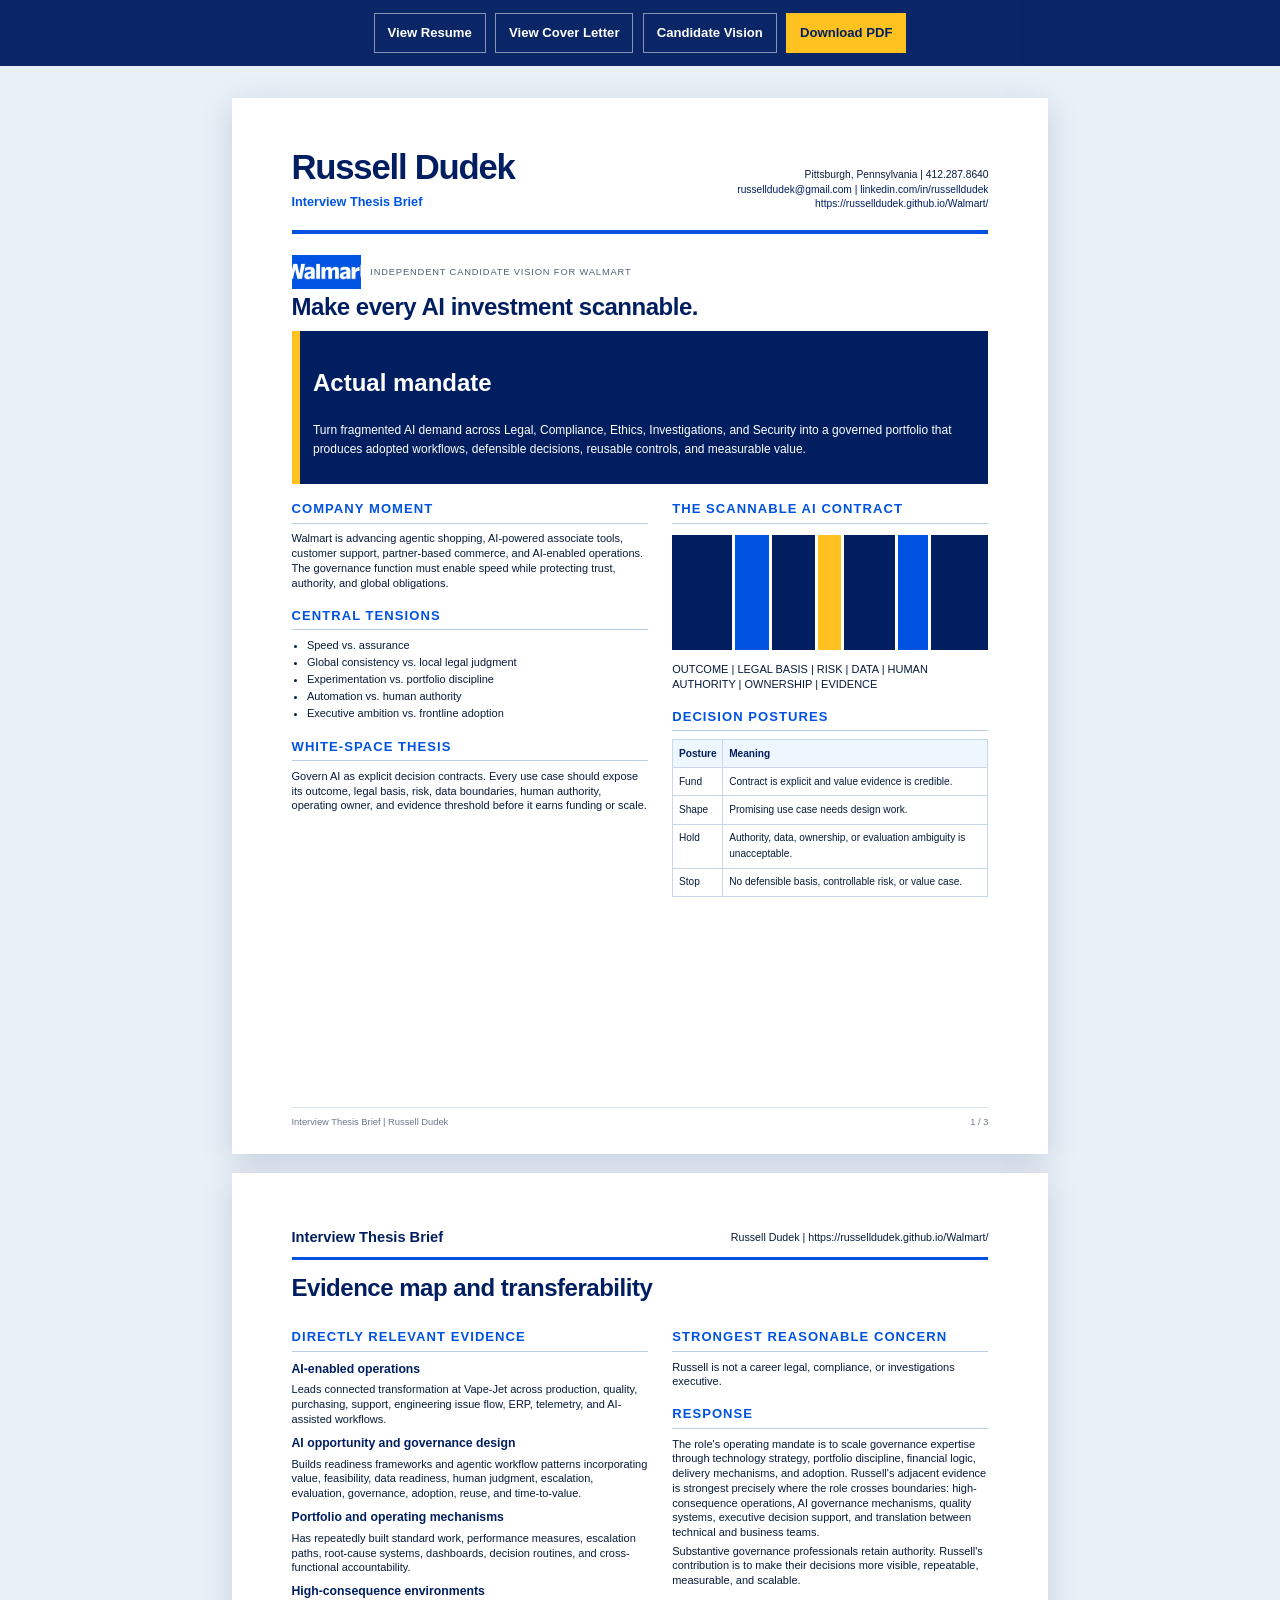
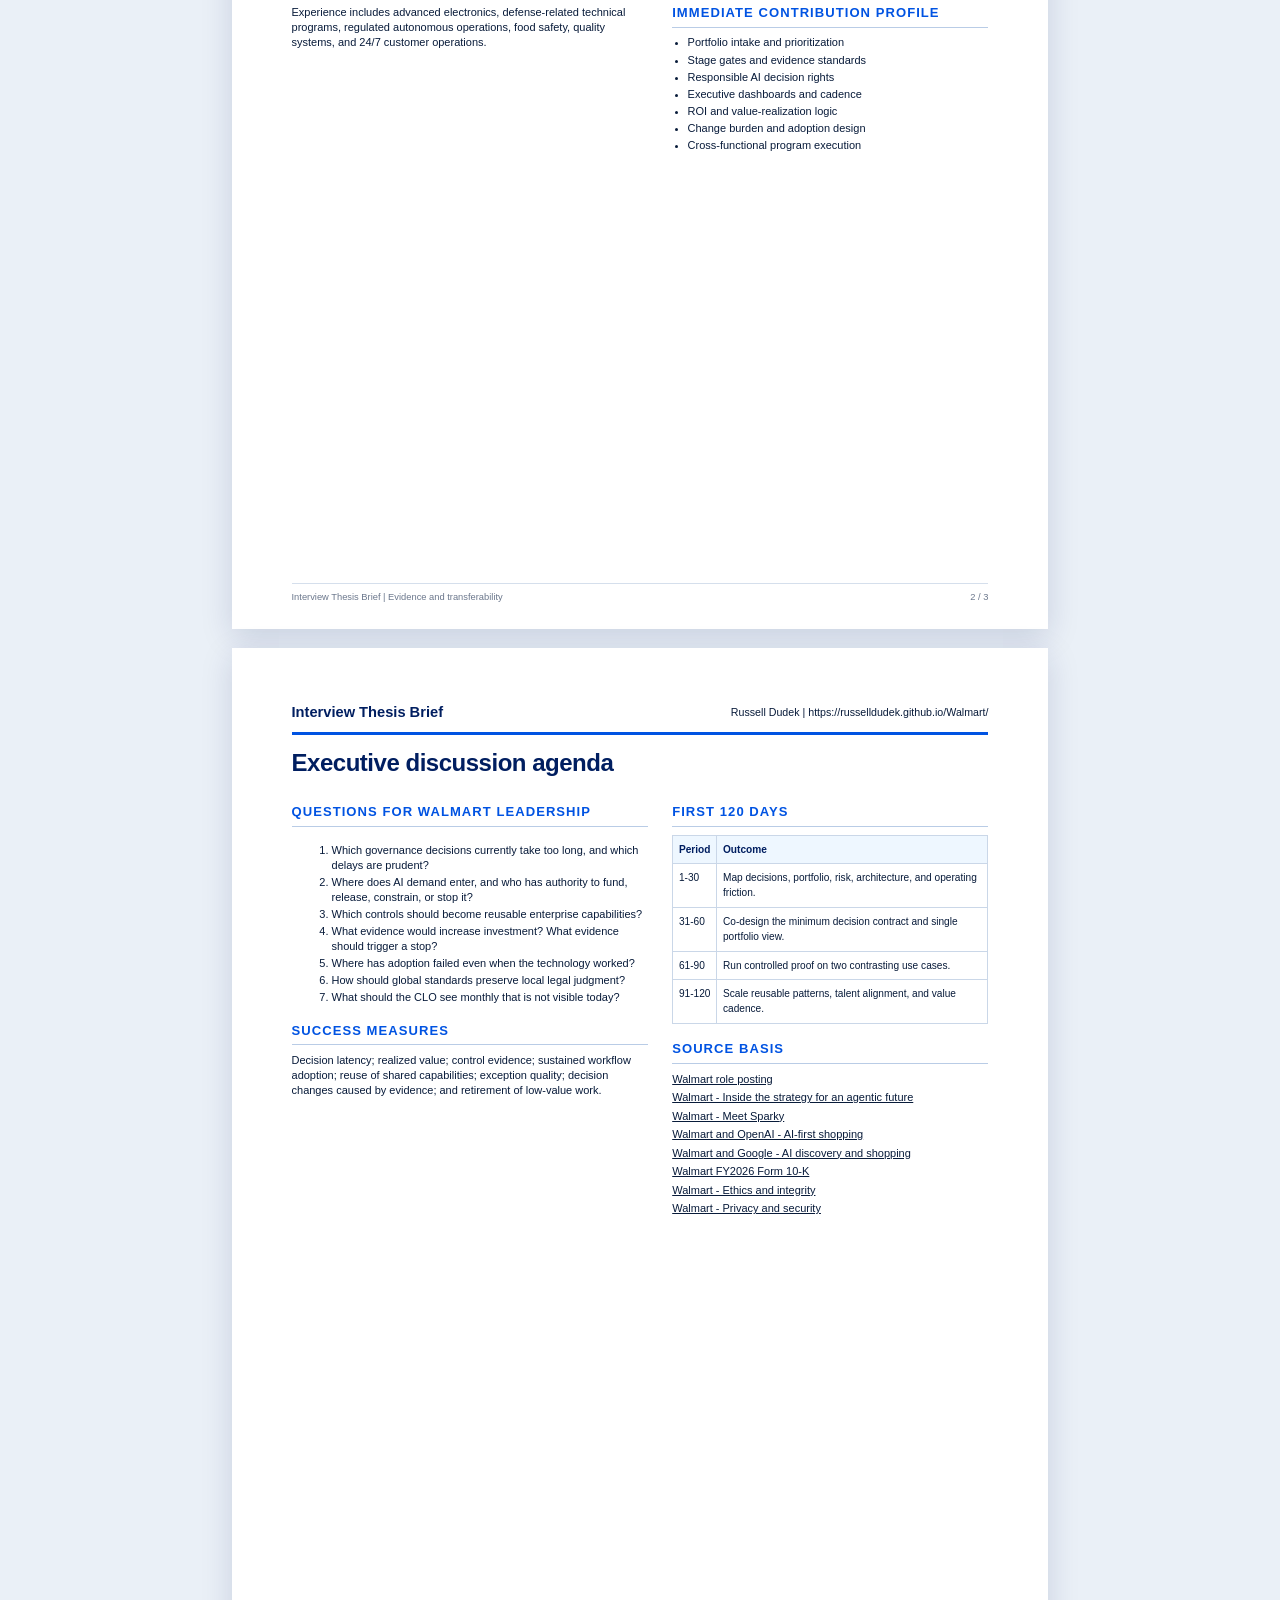
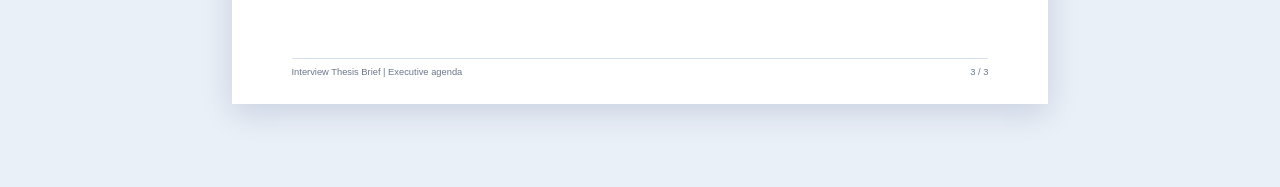
==== interview-brief.html @ 53515f3a "Publish complete Walmart candidate campaign [skip ci]" ====
<!doctype html><html lang="en"><head><meta charset="utf-8"><meta name="viewport" content="width=device-width,initial-scale=1"><title>Russell Dudek - Walmart Interview Thesis Brief</title><link rel="stylesheet" href="styles.css"></head><body class="document-body"><div class="document-actions no-print"><a href="resume.html">View Resume</a><a href="cover-letter.html">View Cover Letter</a><a href="index.html">Candidate Vision</a><a class="primary" href="docs/interview-brief.pdf" download>Download PDF</a></div><main class="document-stack"><section class="sheet"><div class="doc-header"><div><div class="doc-name">Russell Dudek</div><div class="doc-identity">Interview Thesis Brief</div></div><div class="doc-contact">Pittsburgh, Pennsylvania | 412.287.8640<br><a href="mailto:russelldudek@gmail.com">russelldudek@gmail.com</a> | <a href="https://www.linkedin.com/in/russelldudek">linkedin.com/in/russelldudek</a><br><a href="https://russelldudek.github.io/Walmart/">https://russelldudek.github.io/Walmart/</a></div></div><div class="doc-company"><img src="assets/brand/walmart-wordmark-cropped.jpg" alt="Walmart"><span>Independent candidate vision for Walmart</span></div><h1 class="doc-title">Make every AI investment scannable.</h1><div class="brief-callout"><h2>Actual mandate</h2><p>Turn fragmented AI demand across Legal, Compliance, Ethics, Investigations, and Security into a governed portfolio that produces adopted workflows, defensible decisions, reusable controls, and measurable value.</p></div><div class="doc-grid-2"><div><div class="doc-section"><h2>Company moment</h2><p>Walmart is advancing agentic shopping, AI-powered associate tools, customer support, partner-based commerce, and AI-enabled operations. The governance function must enable speed while protecting trust, authority, and global obligations.</p></div><div class="doc-section"><h2>Central tensions</h2><ul><li>Speed vs. assurance</li><li>Global consistency vs. local legal judgment</li><li>Experimentation vs. portfolio discipline</li><li>Automation vs. human authority</li><li>Executive ambition vs. frontline adoption</li></ul></div><div class="doc-section"><h2>White-space thesis</h2><p>Govern AI as explicit decision contracts. Every use case should expose its outcome, legal basis, risk, data boundaries, human authority, operating owner, and evidence threshold before it earns funding or scale.</p></div></div><aside><div class="doc-section"><h2>The Scannable AI Contract</h2><div class="mini-barcode"><span></span><span></span><span></span><span></span><span></span><span></span><span></span></div><p>OUTCOME | LEGAL BASIS | RISK | DATA | HUMAN AUTHORITY | OWNERSHIP | EVIDENCE</p></div><div class="doc-section"><h2>Decision postures</h2><table class="table"><tr><th>Posture</th><th>Meaning</th></tr><tr><td>Fund</td><td>Contract is explicit and value evidence is credible.</td></tr><tr><td>Shape</td><td>Promising use case needs design work.</td></tr><tr><td>Hold</td><td>Authority, data, ownership, or evaluation ambiguity is unacceptable.</td></tr><tr><td>Stop</td><td>No defensible basis, controllable risk, or value case.</td></tr></table></div></aside></div><div class="doc-footer"><span>Interview Thesis Brief | Russell Dudek</span><span>1 / 3</span></div></section>
<section class="sheet"><div class="page-two-header"><strong>Interview Thesis Brief</strong><span>Russell Dudek | https://russelldudek.github.io/Walmart/</span></div><h1 class="doc-title">Evidence map and transferability</h1><div class="doc-grid-2"><div><div class="doc-section"><h2>Directly relevant evidence</h2><h3>AI-enabled operations</h3><p>Leads connected transformation at Vape-Jet across production, quality, purchasing, support, engineering issue flow, ERP, telemetry, and AI-assisted workflows.</p><h3>AI opportunity and governance design</h3><p>Builds readiness frameworks and agentic workflow patterns incorporating value, feasibility, data readiness, human judgment, escalation, evaluation, governance, adoption, reuse, and time-to-value.</p><h3>Portfolio and operating mechanisms</h3><p>Has repeatedly built standard work, performance measures, escalation paths, root-cause systems, dashboards, decision routines, and cross-functional accountability.</p><h3>High-consequence environments</h3><p>Experience includes advanced electronics, defense-related technical programs, regulated autonomous operations, food safety, quality systems, and 24/7 customer operations.</p></div></div><aside><div class="doc-section"><h2>Strongest reasonable concern</h2><p>Russell is not a career legal, compliance, or investigations executive.</p></div><div class="doc-section"><h2>Response</h2><p>The role's operating mandate is to scale governance expertise through technology strategy, portfolio discipline, financial logic, delivery mechanisms, and adoption. Russell's adjacent evidence is strongest precisely where the role crosses boundaries: high-consequence operations, AI governance mechanisms, quality systems, executive decision support, and translation between technical and business teams.</p><p>Substantive governance professionals retain authority. Russell's contribution is to make their decisions more visible, repeatable, measurable, and scalable.</p></div><div class="doc-section"><h2>Immediate contribution profile</h2><ul><li>Portfolio intake and prioritization</li><li>Stage gates and evidence standards</li><li>Responsible AI decision rights</li><li>Executive dashboards and cadence</li><li>ROI and value-realization logic</li><li>Change burden and adoption design</li><li>Cross-functional program execution</li></ul></div></aside></div><div class="doc-footer"><span>Interview Thesis Brief | Evidence and transferability</span><span>2 / 3</span></div></section>
<section class="sheet"><div class="page-two-header"><strong>Interview Thesis Brief</strong><span>Russell Dudek | https://russelldudek.github.io/Walmart/</span></div><h1 class="doc-title">Executive discussion agenda</h1><div class="doc-grid-2"><div><div class="doc-section"><h2>Questions for Walmart leadership</h2><ol><li>Which governance decisions currently take too long, and which delays are prudent?</li><li>Where does AI demand enter, and who has authority to fund, release, constrain, or stop it?</li><li>Which controls should become reusable enterprise capabilities?</li><li>What evidence would increase investment? What evidence should trigger a stop?</li><li>Where has adoption failed even when the technology worked?</li><li>How should global standards preserve local legal judgment?</li><li>What should the CLO see monthly that is not visible today?</li></ol></div><div class="doc-section"><h2>Success measures</h2><p>Decision latency; realized value; control evidence; sustained workflow adoption; reuse of shared capabilities; exception quality; decision changes caused by evidence; and retirement of low-value work.</p></div></div><aside><div class="doc-section"><h2>First 120 days</h2><table class="table"><tr><th>Period</th><th>Outcome</th></tr><tr><td>1-30</td><td>Map decisions, portfolio, risk, architecture, and operating friction.</td></tr><tr><td>31-60</td><td>Co-design the minimum decision contract and single portfolio view.</td></tr><tr><td>61-90</td><td>Run controlled proof on two contrasting use cases.</td></tr><tr><td>91-120</td><td>Scale reusable patterns, talent alignment, and value cadence.</td></tr></table></div><div class="doc-section"><h2>Source basis</h2><div class="source-list"><p><a href="https://careers.walmart.com/us/en/jobs/R-2546754">Walmart role posting</a></p><p><a href="https://corporate.walmart.com/news/2025/05/29/inside-walmarts-strategy-for-building-an-agentic-future">Walmart - Inside the strategy for an agentic future</a></p><p><a href="https://corporate.walmart.com/news/2025/06/06/walmart-the-future-of-shopping-is-agentic-meet-sparky">Walmart - Meet Sparky</a></p><p><a href="https://corporate.walmart.com/news/2025/10/14/walmart-partners-with-openai-to-create-ai-first-shopping-experiences">Walmart and OpenAI - AI-first shopping</a></p><p><a href="https://corporate.walmart.com/news/2026/01/11/walmart-and-google-turn-ai-discovery-into-effortless-shopping-experiences">Walmart and Google - AI discovery and shopping</a></p><p><a href="https://stock.walmart.com/sec-filings/all-sec-filings/content/0000104169-26-000055/wmt-20260131.htm">Walmart FY2026 Form 10-K</a></p><p><a href="https://corporate.walmart.com/purpose/ethics-integrity">Walmart - Ethics and integrity</a></p><p><a href="https://corporate.walmart.com/privacy-security/">Walmart - Privacy and security</a></p></div></div></aside></div><div class="doc-footer"><span>Interview Thesis Brief | Executive agenda</span><span>3 / 3</span></div></section></main></body></html>
---- styles.css ----
@import url('./brand-tokens.css');

* { box-sizing: border-box; }
html { scroll-behavior: smooth; }
body {
  margin: 0;
  color: var(--campaign-ink);
  background: var(--walmart-white);
  font-family: "Noto Sans", "Roboto", sans-serif;
  line-height: 1.55;
  -webkit-font-smoothing: antialiased;
}
a { color: inherit; }
img { display: block; max-width: 100%; }
button, input { font: inherit; }
button { cursor: pointer; }
:focus-visible { outline: 3px solid var(--walmart-spark-yellow); outline-offset: 3px; }
.skip-link { position: fixed; left: 1rem; top: -5rem; z-index: 9999; background: #fff; padding: .7rem 1rem; border: 2px solid var(--walmart-true-blue); }
.skip-link:focus { top: 1rem; }

.site-header {
  position: sticky; top: 0; z-index: 50;
  display: flex; align-items: center; justify-content: space-between;
  padding: .85rem clamp(1rem, 4vw, 4rem);
  background: rgba(255,255,255,.94);
  border-bottom: 1px solid var(--campaign-line);
  backdrop-filter: blur(16px);
}
.brand-lockup { display: flex; align-items: center; gap: .8rem; text-decoration: none; min-width: 0; }
.brand-lockup img { width: 104px; height: 52px; object-fit: contain; object-position: center; border-radius: 2px; }
.brand-lockup span { font-size: .78rem; line-height: 1.2; color: var(--walmart-bentonville-blue); max-width: 190px; }
.nav-toggle { display: none; border: 0; background: transparent; color: var(--walmart-bentonville-blue); font-weight: 700; }
.site-nav { display: flex; gap: 1.1rem; align-items: center; }
.site-nav a { text-decoration: none; font-size: .88rem; font-weight: 700; color: var(--walmart-bentonville-blue); }
.site-nav a:hover { color: var(--walmart-true-blue); }

.hero {
  position: relative; min-height: 820px; overflow: hidden;
  background: linear-gradient(140deg, var(--walmart-true-blue) 0 62%, var(--walmart-bentonville-blue) 62% 100%);
  color: #fff;
}
.hero::after {
  content: ""; position: absolute; inset: auto -8% -160px 38%; height: 360px;
  background: var(--walmart-spark-yellow); transform: rotate(-9deg); opacity: .96;
}
.hero-inner {
  position: relative; z-index: 2; max-width: 1440px; margin: 0 auto;
  display: grid; grid-template-columns: minmax(0, .9fr) minmax(560px, 1.1fr); gap: clamp(2rem, 5vw, 6rem);
  padding: clamp(4.5rem, 8vw, 8rem) clamp(1.2rem, 5vw, 5rem) 7rem;
  align-items: center;
}
.hero-copy h1 { margin: 0 0 1.5rem; font-size: clamp(3.2rem, 6.4vw, 6.6rem); line-height: .94; letter-spacing: -.055em; max-width: 10ch; }
.hero-copy .lead { font-size: clamp(1.18rem, 1.9vw, 1.55rem); max-width: 35rem; margin: 0; color: #e6f4ff; }
.hero-copy .thesis { margin: 2rem 0 0; padding-left: 1.2rem; border-left: 5px solid var(--walmart-spark-yellow); font-weight: 700; max-width: 34rem; }
.hero-actions { display: flex; flex-wrap: wrap; gap: .8rem; margin-top: 2rem; }
.btn { display: inline-flex; align-items: center; justify-content: center; min-height: 48px; padding: .75rem 1.1rem; text-decoration: none; border-radius: 2px; border: 2px solid transparent; font-weight: 800; }
.btn-primary { background: var(--walmart-spark-yellow); color: var(--walmart-bentonville-blue); }
.btn-secondary { border-color: #fff; color: #fff; background: transparent; }
.btn-light { background: #fff; color: var(--walmart-bentonville-blue); border-color: var(--campaign-line); }

.scan-stage { position: relative; min-height: 570px; display: grid; align-items: center; }
.scan-frame { position: relative; background: #fff; color: var(--walmart-bentonville-blue); padding: clamp(1.2rem, 3vw, 2.5rem); box-shadow: 22px 26px 0 rgba(0,30,96,.48); transform: rotate(1.2deg); }
.scan-frame::before { content:"ILLUSTRATIVE DECISION SCAN"; display:block; font-size:.72rem; letter-spacing:.14em; font-weight:900; margin-bottom:1rem; }
.barcode { position: relative; display: grid; grid-template-columns: 1.4fr .8fr 1fr .55fr 1.2fr .7fr 1.35fr; gap: 8px; min-height: 290px; align-items: stretch; overflow: hidden; padding: 8px 0; }
.bar { display:flex; align-items:flex-end; justify-content:center; padding: .9rem .25rem; writing-mode: vertical-rl; transform: rotate(180deg); font-size:.72rem; font-weight:900; letter-spacing:.06em; color:#fff; background: var(--walmart-bentonville-blue); transition: transform .5s ease, opacity .5s ease, background .5s ease; }
.bar:nth-child(even){ background: var(--walmart-true-blue); }
.bar[data-state="watch"] { background: var(--campaign-amber); }
.bar[data-state="weak"] { background: var(--campaign-red); opacity:.78; }
.scan-beam { position:absolute; top:0; bottom:0; width:3px; background:var(--walmart-spark-yellow); box-shadow:0 0 22px 8px rgba(255,194,32,.55); animation:scan 4.6s cubic-bezier(.65,0,.35,1) infinite; }
@keyframes scan { 0%,12%{left:0;opacity:0} 18%{opacity:1} 82%{opacity:1} 88%,100%{left:calc(100% - 3px);opacity:0} }
.scan-outcome { display:flex; justify-content:space-between; gap:1rem; align-items:flex-end; padding-top:1.2rem; border-top:1px solid var(--campaign-line); }
.scan-outcome strong { font-size:clamp(2rem,4vw,3.4rem); letter-spacing:-.04em; color:var(--campaign-green); }
.scan-outcome span { max-width:18rem; font-size:.86rem; color:#42516b; }

.section { padding: clamp(4.5rem, 8vw, 8rem) clamp(1.2rem, 5vw, 5rem); }
.section-inner { max-width: 1240px; margin: 0 auto; }
.section h2 { margin: 0 0 1.1rem; font-size: clamp(2.3rem, 4.6vw, 4.6rem); line-height: 1.02; letter-spacing: -.045em; color: var(--walmart-bentonville-blue); }
.section-intro { max-width: 52rem; font-size: 1.15rem; color: #42516b; margin: 0 0 3rem; }
.blue-band { background: var(--walmart-bentonville-blue); color: #fff; }
.blue-band h2 { color: #fff; }
.blue-band .section-intro { color: #d9ecff; }
.mist-band { background: linear-gradient(180deg, #fff 0, var(--campaign-mist) 100%); }
.yellow-band { background: var(--walmart-spark-yellow); color: var(--walmart-bentonville-blue); }
.yellow-band h2 { color: var(--walmart-bentonville-blue); }

.tension-grid { display:grid; grid-template-columns: repeat(4, 1fr); border-top: 2px solid var(--walmart-true-blue); border-bottom: 2px solid var(--walmart-true-blue); }
.tension { padding: 2rem; border-right: 1px solid var(--campaign-line); }
.tension:last-child { border-right:0; }
.tension .number { font-size:.75rem; letter-spacing:.15em; font-weight:900; color:var(--walmart-true-blue); }
.tension h3 { margin:.6rem 0 .8rem; font-size:1.35rem; line-height:1.15; }
.tension p { margin:0; color:#526176; }

.scan-lab { display:grid; grid-template-columns: minmax(260px,.7fr) minmax(0,1.3fr); gap:2rem; align-items:start; }
.scenario-panel { position:sticky; top:90px; border-left:8px solid var(--walmart-spark-yellow); padding:1.5rem; background:#fff; color:var(--walmart-bentonville-blue); }
.scenario-panel h3 { margin:0 0 1rem; font-size:1.5rem; }
.scenario-list { display:grid; gap:.6rem; }
.scenario-button { text-align:left; border:2px solid #d5e3f6; background:#fff; padding:.85rem; color:var(--walmart-bentonville-blue); font-weight:800; border-radius:2px; }
.scenario-button[aria-pressed="true"] { background:var(--walmart-true-blue); color:#fff; border-color:var(--walmart-true-blue); }
.reset-button { margin-top:1rem; border:0; background:transparent; color:var(--walmart-true-blue); text-decoration:underline; font-weight:800; }
.contract-panel { background:#fff; color:var(--walmart-bentonville-blue); padding:clamp(1.2rem,3vw,2.5rem); box-shadow:var(--campaign-shadow); }
.contract-header { display:flex; justify-content:space-between; gap:1rem; align-items:flex-start; margin-bottom:1.4rem; }
.contract-header h3 { margin:0; font-size:clamp(1.5rem,3vw,2.2rem); }
.contract-status { font-weight:900; color:var(--campaign-green); border-bottom:4px solid currentColor; padding-bottom:.25rem; white-space:nowrap; }
.contract-bars { display:grid; grid-template-columns:repeat(7,1fr); gap:.55rem; height:300px; align-items:end; position:relative; overflow:hidden; padding:1rem 0 0; border-bottom:4px solid var(--walmart-bentonville-blue); }
.contract-bar { min-width:0; height:var(--height,80%); background:var(--walmart-true-blue); display:flex; align-items:flex-end; padding:.65rem .4rem; color:#fff; transition:height .45s ease, background .45s ease, opacity .45s ease; }
.contract-bar span { writing-mode:vertical-rl; transform:rotate(180deg); font-size:.68rem; line-height:1; font-weight:900; letter-spacing:.04em; overflow:hidden; }
.contract-bar.watch { background:var(--campaign-amber); }
.contract-bar.weak { background:var(--campaign-red); }
.contract-scan { position:absolute; left:0; right:0; height:3px; top:20%; background:var(--walmart-spark-yellow); box-shadow:0 0 14px 3px rgba(255,194,32,.45); transition:top .45s ease; }
.contract-readout { display:grid; grid-template-columns:1fr 1fr; gap:1.5rem; margin-top:1.5rem; }
.readout-block { border-top:1px solid var(--campaign-line); padding-top:1rem; }
.readout-block b { display:block; font-size:.72rem; letter-spacing:.12em; text-transform:uppercase; margin-bottom:.35rem; }
.readout-block p { margin:0; color:#526176; }
.assumption-note { margin-top:1.2rem; font-size:.78rem; color:#6b778c; }

.architecture { display:grid; grid-template-columns:1fr 1fr; gap:clamp(2rem,5vw,5rem); align-items:start; }
.constitution { display:grid; gap:0; border-top:1px solid rgba(255,255,255,.3); }
.clause { display:grid; grid-template-columns:70px 1fr; gap:1rem; padding:1.35rem 0; border-bottom:1px solid rgba(255,255,255,.2); }
.clause strong { color:var(--walmart-spark-yellow); font-size:1.35rem; }
.clause h3 { margin:0 0 .35rem; font-size:1.2rem; }
.clause p { margin:0; color:#d9ecff; }
.decision-rail { background:#fff; color:var(--walmart-bentonville-blue); padding:2rem; }
.decision-rail h3 { margin-top:0; font-size:1.6rem; }
.outcome-row { display:grid; grid-template-columns:90px 1fr; gap:1rem; padding:1.15rem 0; border-top:1px solid var(--campaign-line); }
.outcome-row b { font-size:1.1rem; }
.outcome-row p { margin:0; color:#526176; }

.scorecard { display:grid; grid-template-columns:repeat(3,1fr); gap:1px; background:var(--campaign-line); border:1px solid var(--campaign-line); }
.metric { background:#fff; padding:1.7rem; min-height:180px; }
.metric span { font-size:.72rem; letter-spacing:.12em; text-transform:uppercase; color:var(--walmart-true-blue); font-weight:900; }
.metric h3 { margin:.65rem 0 .5rem; font-size:1.25rem; }
.metric p { margin:0; color:#526176; }

.evidence-map { display:grid; grid-template-columns:repeat(4,1fr); gap:1rem; }
.evidence-card { padding:1.6rem; border-top:6px solid var(--walmart-true-blue); background:#fff; box-shadow:0 8px 30px rgba(0,30,96,.08); }
.evidence-card h3 { margin:.4rem 0 .7rem; font-size:1.35rem; }
.evidence-card p { color:#526176; }
.evidence-card ul { padding-left:1.1rem; margin-bottom:0; }
.evidence-card li { margin:.4rem 0; }

.timeline { position:relative; display:grid; grid-template-columns:repeat(4,1fr); gap:0; }
.timeline::before { content:""; position:absolute; left:0; right:0; top:24px; height:4px; background:var(--walmart-true-blue); }
.phase { position:relative; padding:4.3rem 1.3rem 1.2rem; border-right:1px solid var(--campaign-line); }
.phase:last-child { border-right:0; }
.phase::before { content:""; position:absolute; top:12px; left:1.3rem; width:26px; height:26px; border-radius:50%; background:var(--walmart-spark-yellow); border:5px solid var(--walmart-bentonville-blue); }
.phase b { color:var(--walmart-true-blue); }
.phase h3 { margin:.45rem 0 .7rem; }
.phase ul { padding-left:1.1rem; color:#526176; }

.objection { display:grid; grid-template-columns:.8fr 1.2fr; gap:4rem; align-items:start; }
.objection .question { font-size:clamp(1.8rem,3.4vw,3.2rem); line-height:1.1; font-weight:900; letter-spacing:-.035em; }
.objection .answer { font-size:1.1rem; }
.objection .answer strong { color:var(--walmart-true-blue); }
.questions { display:grid; gap:0; counter-reset:q; }
.question-item { counter-increment:q; display:grid; grid-template-columns:70px 1fr; gap:1rem; padding:1.3rem 0; border-top:1px solid var(--campaign-line); }
.question-item::before { content:counter(q, decimal-leading-zero); color:var(--walmart-true-blue); font-weight:900; font-size:1.1rem; }
.question-item p { margin:0; font-size:1.08rem; }

.document-strip { display:grid; grid-template-columns:repeat(5,1fr); gap:1rem; margin-top:2rem; }
.document-link { min-height:180px; padding:1.4rem; background:#fff; color:var(--walmart-bentonville-blue); text-decoration:none; display:flex; flex-direction:column; justify-content:space-between; border-top:8px solid var(--walmart-spark-yellow); transition:transform .2s ease; }
.document-link:hover { transform:translateY(-5px); }
.document-link b { font-size:1.2rem; }
.document-link span { font-size:.82rem; color:#526176; }

.site-footer { padding:2rem clamp(1.2rem,5vw,5rem); background:#06142e; color:#cce3ff; font-size:.8rem; }
.site-footer .footer-inner { max-width:1240px; margin:0 auto; display:flex; justify-content:space-between; gap:2rem; flex-wrap:wrap; }
.site-footer a { color:#fff; }

/* Document system */
.document-body { background:#eaf0f7; }
.document-actions { position:sticky; top:0; z-index:20; display:flex; flex-wrap:wrap; justify-content:center; gap:.6rem; padding:.8rem; background:rgba(0,30,96,.96); }
.document-actions a { color:#fff; border:1px solid rgba(255,255,255,.5); text-decoration:none; padding:.55rem .8rem; font-weight:800; font-size:.82rem; }
.document-actions a.primary { background:var(--walmart-spark-yellow); color:var(--walmart-bentonville-blue); border-color:var(--walmart-spark-yellow); }
.document-stack { padding:2rem 1rem 4rem; }
.sheet { width:8.5in; min-height:11in; margin:0 auto 1.2rem; background:#fff; box-shadow:0 8px 30px rgba(0,30,96,.15); padding:.55in .62in .48in; position:relative; overflow:visible; }
.sheet + .sheet { break-before:page; }
.doc-header { display:grid; grid-template-columns:1fr auto; gap:1rem; border-bottom:4px solid var(--walmart-true-blue); padding-bottom:.18in; margin-bottom:.22in; align-items:end; }
.doc-name { font-size:26pt; line-height:1; font-weight:900; letter-spacing:-.035em; color:var(--walmart-bentonville-blue); }
.doc-identity { font-size:9.5pt; font-weight:800; margin-top:.08in; color:var(--walmart-true-blue); }
.doc-contact { font-size:7.7pt; line-height:1.45; text-align:right; max-width:3.45in; }
.doc-contact a { color:var(--walmart-bentonville-blue); text-decoration:none; }
.doc-company { display:flex; align-items:center; gap:.1in; font-size:7pt; color:#526176; text-transform:uppercase; letter-spacing:.09em; }
.doc-company img { width:.72in; height:.36in; object-fit:cover; }
.doc-title { margin:.05in 0 .12in; font-size:18pt; line-height:1.05; color:var(--walmart-bentonville-blue); letter-spacing:-.02em; }
.doc-subtitle { margin:0 0 .17in; font-size:9.6pt; color:#4f5f75; }
.doc-grid-2 { display:grid; grid-template-columns:1.06fr .94fr; gap:.25in; }
.doc-grid-3 { display:grid; grid-template-columns:repeat(3,1fr); gap:.15in; }
.doc-section { margin-top:.16in; break-inside:avoid; }
.doc-section h2 { margin:0 0 .08in; font-size:9.8pt; letter-spacing:.08em; text-transform:uppercase; color:var(--walmart-true-blue); border-bottom:1px solid #b9cce6; padding-bottom:.035in; }
.doc-section h3 { margin:.075in 0 .03in; font-size:9.2pt; color:var(--walmart-bentonville-blue); }
.doc-section p, .doc-section li { font-size:8.25pt; line-height:1.34; }
.doc-section p { margin:.04in 0; }
.doc-section ul { margin:.03in 0 .08in; padding-left:.16in; }
.doc-section li { margin:.025in 0; }
.role-row { display:grid; grid-template-columns:1fr auto; align-items:baseline; gap:.1in; }
.role-row strong { font-size:9.6pt; }
.role-row span { font-size:7.8pt; color:#68758a; }
.resume-summary { padding:.14in; background:var(--campaign-mist); border-left:4px solid var(--walmart-spark-yellow); font-size:8.7pt; line-height:1.4; }
.capability-list { display:grid; grid-template-columns:1fr 1fr; gap:.04in .12in; margin:0; padding:0; list-style:none; }
.capability-list li { border-bottom:1px solid #d8e4f3; padding:.04in 0; font-size:7.8pt; }
.evidence-chip { padding:.1in; border-top:3px solid var(--walmart-true-blue); background:#f7fbff; }
.evidence-chip b { font-size:8.6pt; }
.evidence-chip p { font-size:7.7pt; }
.doc-footer { position:absolute; left:.62in; right:.62in; bottom:.25in; display:flex; justify-content:space-between; border-top:1px solid #d5dfec; padding-top:.07in; font-size:7pt; color:#6b778c; }
.page-two-header { display:flex; justify-content:space-between; align-items:center; border-bottom:3px solid var(--walmart-true-blue); padding-bottom:.09in; margin-bottom:.16in; font-size:8pt; }
.page-two-header strong { font-size:11pt; color:var(--walmart-bentonville-blue); }
.letter-meta { margin:.12in 0 .16in; font-size:8.5pt; line-height:1.4; color:#4f5f75; }
.letter-body p { font-size:10.1pt; line-height:1.54; margin:.13in 0; }
.letter-signoff { margin-top:.18in; }
.brief-callout { padding:.14in; background:var(--walmart-bentonville-blue); color:#fff; border-left:8px solid var(--walmart-spark-yellow); }
.brief-callout h2 { color:#fff; border-color:rgba(255,255,255,.35); }
.brief-callout p { font-size:9pt; }
.mini-barcode { display:grid; grid-template-columns:1.4fr .8fr 1fr .55fr 1.2fr .7fr 1.35fr; gap:3px; height:1.2in; align-items:stretch; margin:.12in 0; }
.mini-barcode span { background:var(--walmart-bentonville-blue); }
.mini-barcode span:nth-child(even){ background:var(--walmart-true-blue); }
.mini-barcode span:nth-child(4){ background:var(--walmart-spark-yellow); }
.table { width:100%; border-collapse:collapse; font-size:7.6pt; }
.table th,.table td { border:1px solid #cad7e8; padding:.06in; text-align:left; vertical-align:top; }
.table th { background:var(--campaign-mist); color:var(--walmart-bentonville-blue); }
.phase-box { border-top:5px solid var(--walmart-true-blue); padding:.12in; background:#f8fbff; min-height:1.8in; }
.phase-box b { color:var(--walmart-true-blue); }
.phase-box h3 { margin:.04in 0 .06in; }
.source-list { font-size:7.5pt; line-height:1.35; overflow-wrap:anywhere; }

@media (max-width: 1050px) {
  .hero { min-height:auto; }
  .hero-inner { grid-template-columns:1fr; }
  .scan-stage { min-height:500px; max-width:760px; }
  .tension-grid, .evidence-map { grid-template-columns:1fr 1fr; }
  .scan-lab, .architecture { grid-template-columns:1fr; }
  .scenario-panel { position:static; }
  .document-strip { grid-template-columns:1fr 1fr; }
}
@media (max-width: 740px) {
  .site-header { align-items:flex-start; }
  .nav-toggle { display:block; }
  .site-nav { display:none; position:absolute; top:100%; left:0; right:0; padding:1rem; background:#fff; flex-direction:column; align-items:stretch; border-bottom:1px solid var(--campaign-line); }
  .site-nav.open { display:flex; }
  .brand-lockup img { width:84px; height:42px; }
  .brand-lockup span { display:none; }
  .hero-inner { padding-top:2.8rem; gap:1.2rem; }
  .hero-copy h1 { font-size:clamp(3rem,13.5vw,4.1rem); line-height:.95; }
  .hero-copy .lead { font-size:1rem; line-height:1.48; }
  .hero-copy .thesis { margin-top:1.15rem; font-size:.92rem; }
  .hero-actions { display:none; }
  .scan-stage { min-height:390px; }
  .scan-frame { padding:1rem; }
  .barcode { min-height:180px; }
  .scan-outcome strong { font-size:2rem; }
  .scan-frame { transform:none; box-shadow:12px 14px 0 rgba(0,30,96,.48); }
  .barcode { gap:4px; min-height:230px; }
  .bar { font-size:.55rem; }
  .tension-grid, .scorecard, .evidence-map, .timeline, .document-strip { grid-template-columns:1fr; }
  .tension { border-right:0; border-bottom:1px solid var(--campaign-line); }
  .timeline::before { left:24px; right:auto; top:0; bottom:0; width:4px; height:auto; }
  .phase { padding:1rem 1rem 1.5rem 4rem; border-right:0; }
  .phase::before { top:1rem; left:12px; }
  .contract-bars { height:245px; }
  .contract-readout, .objection { grid-template-columns:1fr; gap:1rem; }
  .question-item { grid-template-columns:45px 1fr; }
  .document-stack { padding:.7rem 0 2rem; }
  .sheet { width:100%; min-height:auto; margin:0 0 .8rem; padding:1rem; box-shadow:none; }
  .doc-footer { position:static; margin-top:1rem; }
  .doc-header, .doc-grid-2, .doc-grid-3 { grid-template-columns:1fr; }
  .doc-contact { text-align:left; max-width:none; }
  .document-actions { position:static; }
}
@media print {
  @page { size: Letter; margin: 0; }
  html, body { background:#fff !important; }
  .document-actions, .no-print { display:none !important; }
  .document-stack { padding:0; }
  .sheet { width:8.5in; height:11in; min-height:11in; margin:0; box-shadow:none; overflow:hidden; break-after:page; }
  .sheet:last-child { break-after:auto; }
  a { text-decoration:none; }
}
@media (prefers-reduced-motion: reduce) {
  html { scroll-behavior:auto; }
  *, *::before, *::after { animation-duration:.01ms !important; animation-iteration-count:1 !important; transition-duration:.01ms !important; }
  .scan-beam { left:58%; opacity:1; }
}
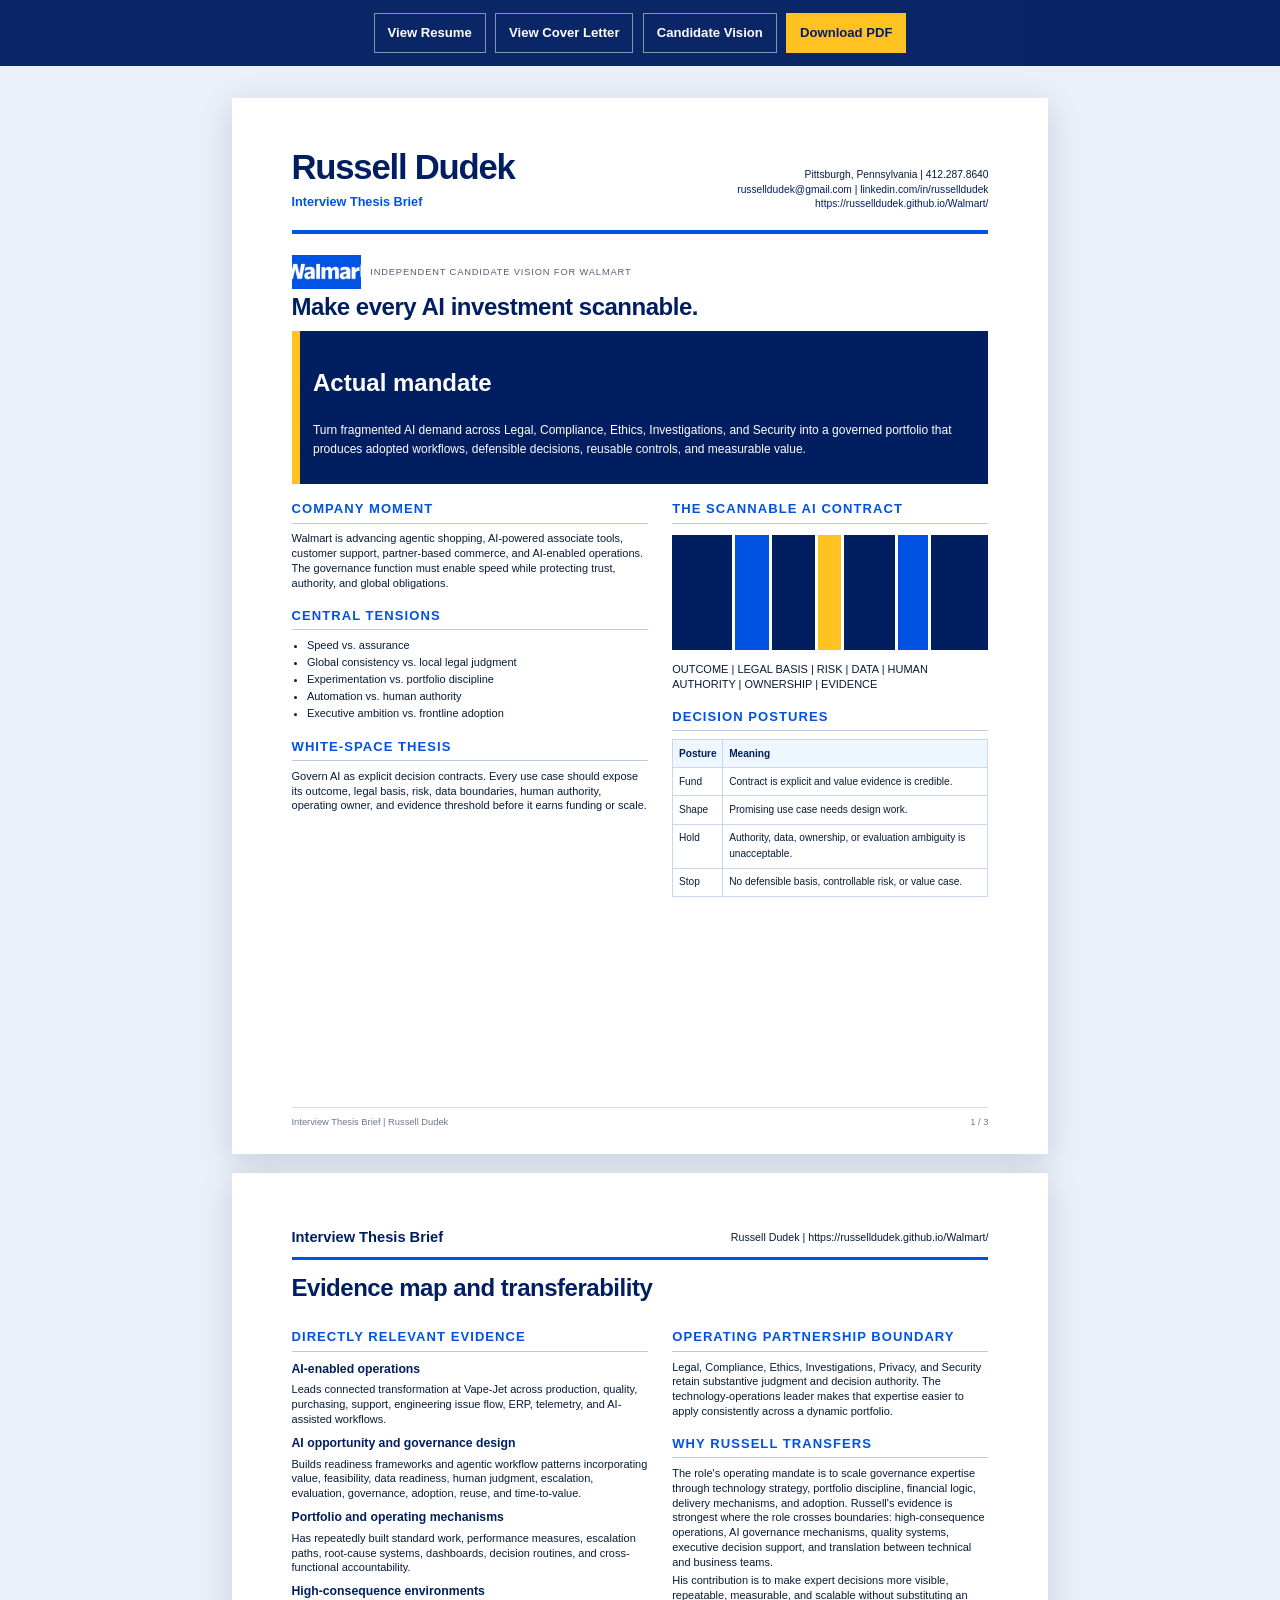
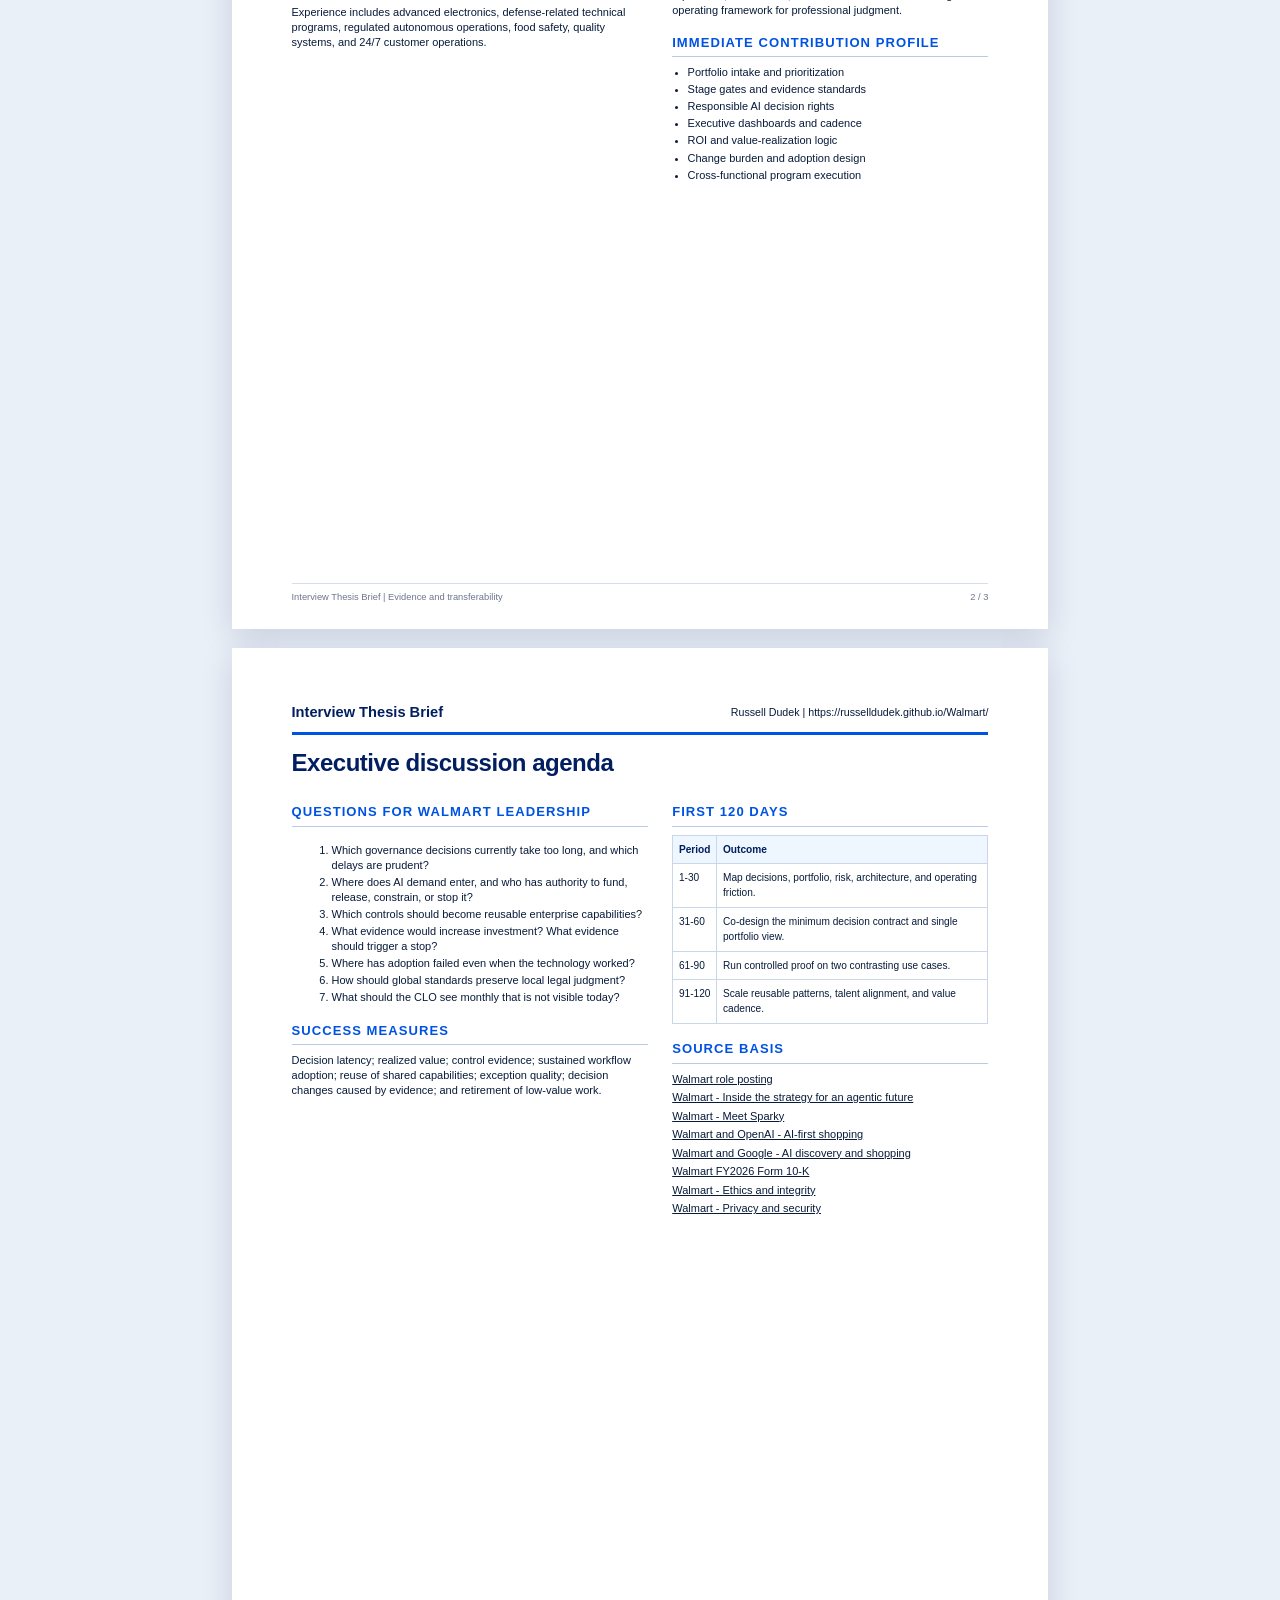
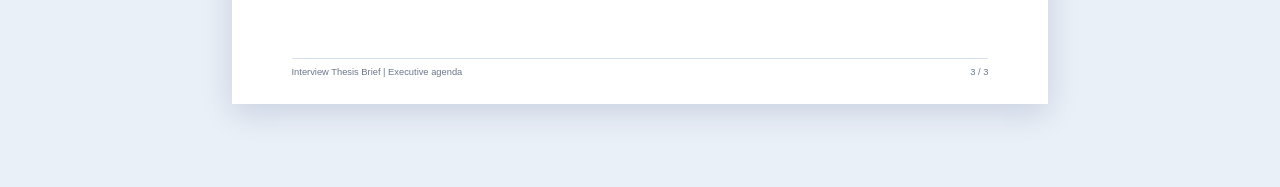
==== commit 35d5a5b6: "Reframe governance partnership affirmatively" ====
--- a/interview-brief.html
+++ b/interview-brief.html
@@ -1,3 +1,3 @@
 <!doctype html><html lang="en"><head><meta charset="utf-8"><meta name="viewport" content="width=device-width,initial-scale=1"><title>Russell Dudek - Walmart Interview Thesis Brief</title><link rel="stylesheet" href="styles.css"></head><body class="document-body"><div class="document-actions no-print"><a href="resume.html">View Resume</a><a href="cover-letter.html">View Cover Letter</a><a href="index.html">Candidate Vision</a><a class="primary" href="docs/interview-brief.pdf" download>Download PDF</a></div><main class="document-stack"><section class="sheet"><div class="doc-header"><div><div class="doc-name">Russell Dudek</div><div class="doc-identity">Interview Thesis Brief</div></div><div class="doc-contact">Pittsburgh, Pennsylvania | 412.287.8640<br><a href="mailto:russelldudek@gmail.com">russelldudek@gmail.com</a> | <a href="https://www.linkedin.com/in/russelldudek">linkedin.com/in/russelldudek</a><br><a href="https://russelldudek.github.io/Walmart/">https://russelldudek.github.io/Walmart/</a></div></div><div class="doc-company"><img src="assets/brand/walmart-wordmark-cropped.jpg" alt="Walmart"><span>Independent candidate vision for Walmart</span></div><h1 class="doc-title">Make every AI investment scannable.</h1><div class="brief-callout"><h2>Actual mandate</h2><p>Turn fragmented AI demand across Legal, Compliance, Ethics, Investigations, and Security into a governed portfolio that produces adopted workflows, defensible decisions, reusable controls, and measurable value.</p></div><div class="doc-grid-2"><div><div class="doc-section"><h2>Company moment</h2><p>Walmart is advancing agentic shopping, AI-powered associate tools, customer support, partner-based commerce, and AI-enabled operations. The governance function must enable speed while protecting trust, authority, and global obligations.</p></div><div class="doc-section"><h2>Central tensions</h2><ul><li>Speed vs. assurance</li><li>Global consistency vs. local legal judgment</li><li>Experimentation vs. portfolio discipline</li><li>Automation vs. human authority</li><li>Executive ambition vs. frontline adoption</li></ul></div><div class="doc-section"><h2>White-space thesis</h2><p>Govern AI as explicit decision contracts. Every use case should expose its outcome, legal basis, risk, data boundaries, human authority, operating owner, and evidence threshold before it earns funding or scale.</p></div></div><aside><div class="doc-section"><h2>The Scannable AI Contract</h2><div class="mini-barcode"><span></span><span></span><span></span><span></span><span></span><span></span><span></span></div><p>OUTCOME | LEGAL BASIS | RISK | DATA | HUMAN AUTHORITY | OWNERSHIP | EVIDENCE</p></div><div class="doc-section"><h2>Decision postures</h2><table class="table"><tr><th>Posture</th><th>Meaning</th></tr><tr><td>Fund</td><td>Contract is explicit and value evidence is credible.</td></tr><tr><td>Shape</td><td>Promising use case needs design work.</td></tr><tr><td>Hold</td><td>Authority, data, ownership, or evaluation ambiguity is unacceptable.</td></tr><tr><td>Stop</td><td>No defensible basis, controllable risk, or value case.</td></tr></table></div></aside></div><div class="doc-footer"><span>Interview Thesis Brief | Russell Dudek</span><span>1 / 3</span></div></section>
-<section class="sheet"><div class="page-two-header"><strong>Interview Thesis Brief</strong><span>Russell Dudek | https://russelldudek.github.io/Walmart/</span></div><h1 class="doc-title">Evidence map and transferability</h1><div class="doc-grid-2"><div><div class="doc-section"><h2>Directly relevant evidence</h2><h3>AI-enabled operations</h3><p>Leads connected transformation at Vape-Jet across production, quality, purchasing, support, engineering issue flow, ERP, telemetry, and AI-assisted workflows.</p><h3>AI opportunity and governance design</h3><p>Builds readiness frameworks and agentic workflow patterns incorporating value, feasibility, data readiness, human judgment, escalation, evaluation, governance, adoption, reuse, and time-to-value.</p><h3>Portfolio and operating mechanisms</h3><p>Has repeatedly built standard work, performance measures, escalation paths, root-cause systems, dashboards, decision routines, and cross-functional accountability.</p><h3>High-consequence environments</h3><p>Experience includes advanced electronics, defense-related technical programs, regulated autonomous operations, food safety, quality systems, and 24/7 customer operations.</p></div></div><aside><div class="doc-section"><h2>Strongest reasonable concern</h2><p>Russell is not a career legal, compliance, or investigations executive.</p></div><div class="doc-section"><h2>Response</h2><p>The role's operating mandate is to scale governance expertise through technology strategy, portfolio discipline, financial logic, delivery mechanisms, and adoption. Russell's adjacent evidence is strongest precisely where the role crosses boundaries: high-consequence operations, AI governance mechanisms, quality systems, executive decision support, and translation between technical and business teams.</p><p>Substantive governance professionals retain authority. Russell's contribution is to make their decisions more visible, repeatable, measurable, and scalable.</p></div><div class="doc-section"><h2>Immediate contribution profile</h2><ul><li>Portfolio intake and prioritization</li><li>Stage gates and evidence standards</li><li>Responsible AI decision rights</li><li>Executive dashboards and cadence</li><li>ROI and value-realization logic</li><li>Change burden and adoption design</li><li>Cross-functional program execution</li></ul></div></aside></div><div class="doc-footer"><span>Interview Thesis Brief | Evidence and transferability</span><span>2 / 3</span></div></section>
+<section class="sheet"><div class="page-two-header"><strong>Interview Thesis Brief</strong><span>Russell Dudek | https://russelldudek.github.io/Walmart/</span></div><h1 class="doc-title">Evidence map and transferability</h1><div class="doc-grid-2"><div><div class="doc-section"><h2>Directly relevant evidence</h2><h3>AI-enabled operations</h3><p>Leads connected transformation at Vape-Jet across production, quality, purchasing, support, engineering issue flow, ERP, telemetry, and AI-assisted workflows.</p><h3>AI opportunity and governance design</h3><p>Builds readiness frameworks and agentic workflow patterns incorporating value, feasibility, data readiness, human judgment, escalation, evaluation, governance, adoption, reuse, and time-to-value.</p><h3>Portfolio and operating mechanisms</h3><p>Has repeatedly built standard work, performance measures, escalation paths, root-cause systems, dashboards, decision routines, and cross-functional accountability.</p><h3>High-consequence environments</h3><p>Experience includes advanced electronics, defense-related technical programs, regulated autonomous operations, food safety, quality systems, and 24/7 customer operations.</p></div></div><aside><div class="doc-section"><h2>Operating partnership boundary</h2><p>Legal, Compliance, Ethics, Investigations, Privacy, and Security retain substantive judgment and decision authority. The technology-operations leader makes that expertise easier to apply consistently across a dynamic portfolio.</p></div><div class="doc-section"><h2>Why Russell transfers</h2><p>The role's operating mandate is to scale governance expertise through technology strategy, portfolio discipline, financial logic, delivery mechanisms, and adoption. Russell's evidence is strongest where the role crosses boundaries: high-consequence operations, AI governance mechanisms, quality systems, executive decision support, and translation between technical and business teams.</p><p>His contribution is to make expert decisions more visible, repeatable, measurable, and scalable without substituting an operating framework for professional judgment.</p></div><div class="doc-section"><h2>Immediate contribution profile</h2><ul><li>Portfolio intake and prioritization</li><li>Stage gates and evidence standards</li><li>Responsible AI decision rights</li><li>Executive dashboards and cadence</li><li>ROI and value-realization logic</li><li>Change burden and adoption design</li><li>Cross-functional program execution</li></ul></div></aside></div><div class="doc-footer"><span>Interview Thesis Brief | Evidence and transferability</span><span>2 / 3</span></div></section>
 <section class="sheet"><div class="page-two-header"><strong>Interview Thesis Brief</strong><span>Russell Dudek | https://russelldudek.github.io/Walmart/</span></div><h1 class="doc-title">Executive discussion agenda</h1><div class="doc-grid-2"><div><div class="doc-section"><h2>Questions for Walmart leadership</h2><ol><li>Which governance decisions currently take too long, and which delays are prudent?</li><li>Where does AI demand enter, and who has authority to fund, release, constrain, or stop it?</li><li>Which controls should become reusable enterprise capabilities?</li><li>What evidence would increase investment? What evidence should trigger a stop?</li><li>Where has adoption failed even when the technology worked?</li><li>How should global standards preserve local legal judgment?</li><li>What should the CLO see monthly that is not visible today?</li></ol></div><div class="doc-section"><h2>Success measures</h2><p>Decision latency; realized value; control evidence; sustained workflow adoption; reuse of shared capabilities; exception quality; decision changes caused by evidence; and retirement of low-value work.</p></div></div><aside><div class="doc-section"><h2>First 120 days</h2><table class="table"><tr><th>Period</th><th>Outcome</th></tr><tr><td>1-30</td><td>Map decisions, portfolio, risk, architecture, and operating friction.</td></tr><tr><td>31-60</td><td>Co-design the minimum decision contract and single portfolio view.</td></tr><tr><td>61-90</td><td>Run controlled proof on two contrasting use cases.</td></tr><tr><td>91-120</td><td>Scale reusable patterns, talent alignment, and value cadence.</td></tr></table></div><div class="doc-section"><h2>Source basis</h2><div class="source-list"><p><a href="https://careers.walmart.com/us/en/jobs/R-2546754">Walmart role posting</a></p><p><a href="https://corporate.walmart.com/news/2025/05/29/inside-walmarts-strategy-for-building-an-agentic-future">Walmart - Inside the strategy for an agentic future</a></p><p><a href="https://corporate.walmart.com/news/2025/06/06/walmart-the-future-of-shopping-is-agentic-meet-sparky">Walmart - Meet Sparky</a></p><p><a href="https://corporate.walmart.com/news/2025/10/14/walmart-partners-with-openai-to-create-ai-first-shopping-experiences">Walmart and OpenAI - AI-first shopping</a></p><p><a href="https://corporate.walmart.com/news/2026/01/11/walmart-and-google-turn-ai-discovery-into-effortless-shopping-experiences">Walmart and Google - AI discovery and shopping</a></p><p><a href="https://stock.walmart.com/sec-filings/all-sec-filings/content/0000104169-26-000055/wmt-20260131.htm">Walmart FY2026 Form 10-K</a></p><p><a href="https://corporate.walmart.com/purpose/ethics-integrity">Walmart - Ethics and integrity</a></p><p><a href="https://corporate.walmart.com/privacy-security/">Walmart - Privacy and security</a></p></div></div></aside></div><div class="doc-footer"><span>Interview Thesis Brief | Executive agenda</span><span>3 / 3</span></div></section></main></body></html>
